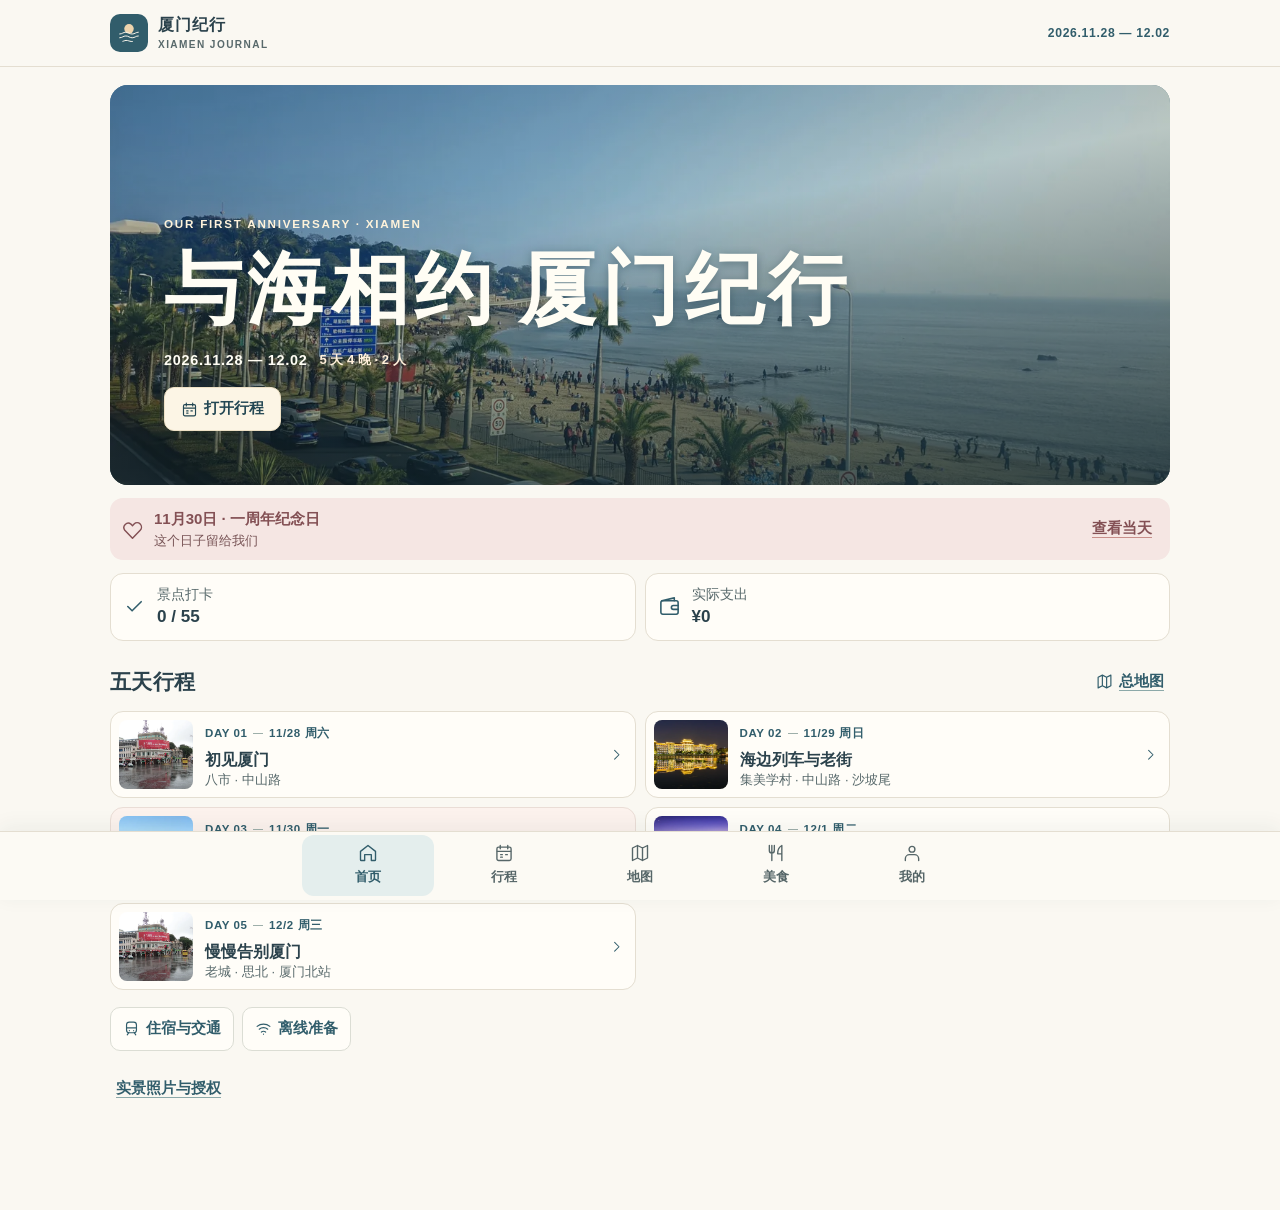
==== index.html @ 7e81d678 "Build Xiamen anniversary travel app" ====
<!doctype html>
<html lang="zh-CN">
<head>
  <meta charset="utf-8">
  <meta name="viewport" content="width=device-width, initial-scale=1, viewport-fit=cover">
  <meta name="theme-color" content="#faf8f2">
  <meta name="description" content="与海相约 · 厦门纪行，五天旅行行程、摄影机位、地图和预算。">
  <meta name="apple-mobile-web-app-capable" content="yes">
  <meta name="apple-mobile-web-app-status-bar-style" content="default">
  <meta name="apple-mobile-web-app-title" content="厦门纪行">
  <link rel="manifest" href="./manifest.webmanifest">
  <link rel="icon" href="./assets/icons/mark.svg" type="image/svg+xml">
  <link rel="apple-touch-icon" href="./assets/icons/icon-180.png">
  <link rel="stylesheet" href="./assets/css/app.css">
  <script type="module" src="./assets/js/app.js"></script>
  <title>与海相约 · 厦门纪行</title>
</head>
<body>
  <a class="skip-link" href="#content">跳到主要内容</a>
  <header class="topbar">
    <div class="topbar-inner">
      <a class="brand" href="#home"><img src="./assets/icons/mark.svg" alt="" width="40" height="40"><span>厦门纪行<small>XIAMEN JOURNAL</small></span></a>
      <span class="trip-dates">2026.11.28 — 12.02</span>
    </div>
  </header>
  <main id="content" tabindex="-1"><p class="loading">正在打开旅行手账…</p><noscript>启用 JavaScript 后即可使用旅行手账。</noscript></main>
  <nav id="navigation" class="bottom-nav" aria-label="主导航"></nav>
  <div id="notice" class="toast" role="status" aria-live="polite" hidden></div>
</body>
</html>
---- assets/css/app.css ----
:root {
  color-scheme: light;
  --paper:#faf8f2;
  --panel:#fffdf8;
  --ink:#2b424c;
  --muted:#58696b;
  --sea:#315d6b;
  --sea-light:#e4eeed;
  --sage:#dce9df;
  --line:#e4ded1;
  --sand:#efe8da;
  --rose:#f5e6e3;
  --rose-ink:#835054;
  --footer-h:69px;
  --gutter:clamp(16px,4.5vw,30px);
  --text:-apple-system,BlinkMacSystemFont,"PingFang SC","Hiragino Sans GB","Microsoft YaHei","Noto Sans CJK SC",sans-serif;
  --serif:"Songti SC","STSong","Noto Serif CJK SC","Noto Sans CJK SC",serif;
  font: 16px/1.55 var(--text);
  background:var(--paper);
  color:var(--ink);
}
* {box-sizing:border-box}
html {scroll-padding-block-end:calc(var(--footer-h) + env(safe-area-inset-bottom) + 20px)}
body {margin:0;min-width:0;padding-inline:env(safe-area-inset-left) env(safe-area-inset-right)}
a {color:inherit;text-decoration:none}
img,svg {display:block;max-width:100%}
button,input,textarea,select {font:inherit;color:inherit}
button {cursor:pointer}
button:focus-visible,a:focus-visible,input:focus-visible,textarea:focus-visible,select:focus-visible,summary:focus-visible {
  outline:2px solid #487f89;
  outline-offset:3px;
}
p,h1,h2,h3,h4,figure {margin:0}
p,li,h1,h2,h3,h4 {overflow-wrap:anywhere}
h1,h2 {line-height:1.24;letter-spacing:.015em}
h2 {font-size:1.33rem}
h3 {font-size:1.04rem;line-height:1.35}
h4 {font-size:1rem}
ol,ul {padding-inline-start:1.25rem}
li+li {margin-top:.35rem}
.icon {width:1.22em;height:1.22em;flex:none}
.sr-only,.skip-link:not(:focus) {position:absolute;width:1px;height:1px;padding:0;overflow:hidden;clip-path:inset(50%);white-space:nowrap}
.skip-link:focus {position:fixed;top:4px;left:4px;padding:12px;background:var(--panel);z-index:10}
.topbar {padding-top:env(safe-area-inset-top);border-bottom:1px solid var(--line)}
.topbar-inner {max-width:1120px;margin:auto;min-height:66px;padding:10px var(--gutter);display:flex;align-items:center;justify-content:space-between;gap:10px}
.brand {display:flex;align-items:center;gap:10px;font-weight:720;font-size:1.02rem;line-height:1.2;letter-spacing:.07em}
.brand img {border-radius:10px;width:38px;height:38px}
.brand small {display:block;font-size:.63rem;letter-spacing:.14em;font-weight:650;color:var(--muted);margin-top:4px}
.trip-dates {font-size:.76rem;font-weight:670;letter-spacing:.055em;color:var(--sea);white-space:nowrap}
main {max-width:1120px;margin:auto;min-width:0;padding:18px var(--gutter) calc(var(--footer-h) + env(safe-area-inset-bottom) + 30px)}
main:focus {outline:none}
main>section+section {margin-top:17px}
.loading,.empty {padding:16px;color:var(--muted);background:var(--panel);border-radius:12px}
.bottom-nav {
  position:fixed;z-index:5;inset:auto 0 0;
  display:grid;grid-template-columns:repeat(5,minmax(0,1fr));
  background:#fcfaf4;
  padding:3px max(var(--gutter),calc((100vw - 680px)/2)) calc(4px + env(safe-area-inset-bottom));
  min-height:calc(var(--footer-h) + env(safe-area-inset-bottom));
  border-top:1px solid var(--line);
  box-shadow:0 -4px 20px #213d4410;
}
.bottom-nav a {display:flex;flex-direction:column;align-items:center;justify-content:center;gap:4px;min-height:50px;border-radius:12px;margin-inline:2px;color:#566668;font-size:.82rem;font-weight:600}
.bottom-nav a .icon {width:20px;height:20px}
.bottom-nav a[aria-current] {color:var(--sea);background:var(--sea-light);font-weight:760}
.toast {position:fixed;z-index:10;left:50%;bottom:calc(var(--footer-h) + env(safe-area-inset-bottom) + 14px);transform:translateX(-50%);max-width:min(90vw,430px);width:max-content;padding:10px 15px;border-radius:10px;background:#28454b;color:white;box-shadow:0 4px 20px #252d3042}
.button {display:inline-flex;align-items:center;justify-content:center;gap:6px;padding:8px 12px;min-height:44px;border:1px solid transparent;border-radius:10px;font-size:.91rem;font-weight:680;line-height:1.2;text-align:center}
.button .icon {width:17px;height:17px}
.button.primary {background:var(--sea);color:#fff;border-color:var(--sea)}
.button.secondary {background:var(--panel);color:var(--sea);border-color:#dbddd4}
.button.text {color:var(--sea);padding-inline:5px;text-decoration:underline;text-underline-offset:4px;text-decoration-color:#8ca9a9}
.button.danger {color:#8c3f43}
.button.success {color:#285746;background:var(--sage);border-color:#b9cfc1}
.button.rose {color:var(--rose-ink);background:var(--rose);border-color:#e9ccc8}
.button.icon-button {min-width:44px;border-radius:50%;padding:7px;background:#f5efe6;color:var(--rose-ink)}
.button.icon-button.rose .icon {fill:#bc7d79}
.actions,.chips {display:flex;align-items:center;flex-wrap:wrap;gap:8px}
.chips {margin:8px 0 13px}
.button.chip {border-radius:999px;border-color:var(--line);background:var(--panel);color:var(--muted)}
.button.chip.active {background:var(--sea-light);border-color:#adc7c3;color:var(--sea)}
.badge {display:inline-flex;align-items:center;font-size:.84rem;font-weight:670;background:#f1ecdf;color:#655a46;border-radius:999px;padding:3px 9px;line-height:1.35;white-space:nowrap}
.badge.core {background:var(--sage);color:#325d4d}
.badge.pink {background:var(--rose);color:var(--rose-ink)}
.section-heading {display:flex;justify-content:space-between;align-items:center;gap:10px;margin-bottom:7px;min-height:36px}
.section-heading>a {flex:none}
.panel {min-width:0;padding:15px;border:1px solid var(--line);border-radius:16px;background:var(--panel);margin-bottom:12px}
.panel>p+*,.panel>.actions,.notes>ul {margin-top:8px}
.subtle,.fine {color:var(--muted)}
.fine {font-size:.85rem;line-height:1.5}
.fine .icon,.local-info .icon {display:inline-block;vertical-align:-.19em}
.callout {background:var(--sand);border-radius:12px;padding:11px 12px;color:#534f41;font-size:.94rem}
.callout>.icon {flex:none}
.anniversary-note {display:flex;align-items:center;gap:10px;background:var(--rose);color:var(--rose-ink);margin:12px 0}
progress {width:100%;display:block;height:7px;appearance:none;border:0;border-radius:99px;overflow:hidden;background:#e8e8db}
progress::-webkit-progress-bar {background:#e8e8db;border-radius:99px}
progress::-webkit-progress-value {background:#568678;border-radius:99px}
progress::-moz-progress-bar {background:#568678;border-radius:99px}

.hero {isolation:isolate;position:relative;display:grid;align-items:end;min-height:clamp(348px,53vw,465px);overflow:hidden;border-radius:18px;background:#456b75;color:#fffdf4}
.hero::after {content:"";position:absolute;z-index:-1;inset:0;background:linear-gradient(170deg,#172b3470 0%,#20374040 39%,#152b34d8 100%)}
.hero-photo {position:absolute;z-index:-2;inset:0;width:100%;height:100%;object-fit:cover;object-position:48% 57%}
.hero-content {padding:clamp(22px,5vw,54px);width:100%}
.eyebrow {font-size:.73rem;letter-spacing:.15em;font-weight:750}
.hero .eyebrow {color:#fff3db;margin-bottom:13px}
.hero h1 {font:700 clamp(2.55rem,8.2vw,4.9rem)/1.13 var(--serif);letter-spacing:.07em;text-shadow:0 2px 9px #20384263}
.hero h1 span {display:block;margin-top:4px}
.hero-dates {display:flex;flex-wrap:wrap;gap:5px 12px;align-items:center;font-size:.9rem;font-weight:630;letter-spacing:.05em;margin:14px 0 16px}
.hero-dates span {font-size:.82rem;letter-spacing:0;color:#fff0db}
.button.hero-button {background:#fcf5e5;color:#234753;border:1px solid #eee1c6;padding-inline:16px}
.anniversary-strip {display:flex;align-items:center;gap:11px;min-height:62px;margin:13px 0;background:var(--rose);color:var(--rose-ink);border-radius:13px;padding:6px 12px}
.anniversary-strip>.icon {width:21px;height:21px}
.anniversary-strip>span {flex:1;min-width:0}
.anniversary-strip strong {font-size:.94rem;line-height:1.3}
.anniversary-strip small {display:block;font-size:.79rem;color:#785456}
.anniversary-strip .button {color:var(--rose-ink);text-decoration-color:#c88f8a;white-space:nowrap}
.quick-summary {display:grid;grid-template-columns:repeat(2,minmax(0,1fr));gap:9px;margin-bottom:19px}
.summary-card {min-width:0;display:flex;align-items:center;gap:11px;background:var(--panel);border:1px solid var(--line);border-radius:13px;padding:10px 12px;color:var(--ink);min-height:63px}
.summary-card>.icon {width:23px;height:23px;color:var(--sea)}
.summary-card span {font-size:.85rem;color:var(--muted);display:block}
.summary-card strong {font-size:1.07rem;line-height:1.15;overflow-wrap:anywhere}
.home-days {margin-top:8px}
.day-grid {display:grid;gap:9px}
.day-tile {min-width:0;display:grid;grid-template-columns:74px minmax(0,1fr) 15px;gap:12px;align-items:center;border:1px solid var(--line);background:var(--panel);border-radius:13px;padding:8px 11px 8px 8px}
.day-tile.anniversary {background:#fcf2ed;border-color:#eaddd6}
.day-tile img {width:74px;height:69px;object-fit:cover;border-radius:8px;background:var(--sea-light)}
.day-tile .icon {width:15px;color:var(--sea)}
.day-tile h3 {margin:3px 0 2px;font-size:1.02rem}
.day-tile p {color:var(--muted);font-size:.81rem;line-height:1.3}
.tile-date {font-size:.72rem;font-weight:740;color:var(--sea);letter-spacing:.05em}
.tile-date i {display:inline-block;width:10px;height:1px;background:#9eafaa;margin:0 2px 3px}
.home-actions {margin:17px 0 2px}
.credits {font-size:.83rem;color:var(--muted);margin-top:16px}

.page-heading {margin:4px 0 16px}
.page-heading h1 {font:700 clamp(1.9rem,6vw,2.7rem)/1.25 var(--serif)}
.page-heading p {margin-top:7px;color:var(--muted)}
.page-heading .button {margin:0 0 3px;padding:0;min-height:44px}
.date-tabs {display:flex;gap:5px;margin:0 0 12px}
.date-tabs a {min-width:0;flex:1 1 0;min-height:54px;display:flex;flex-direction:column;align-items:center;justify-content:center;gap:1px;border:1px solid var(--line);border-radius:9px;background:var(--panel);font-size:.83rem;color:var(--muted)}
.date-tabs strong {font-size:.92rem;color:var(--ink)}
.date-tabs a[aria-current] {background:var(--sea);border-color:var(--sea);color:#fff}
.date-tabs a[aria-current] strong {color:#fff}
.day-hero {isolation:isolate;position:relative;display:flex;align-items:end;overflow:hidden;border-radius:14px;background:#4d6b72;color:#fffbf0;min-height:153px;margin-bottom:12px}
.day-hero::after {content:"";position:absolute;z-index:-1;inset:0;background:linear-gradient(99deg,#1d303ce8,#1c353e7f 63%,#1c363d28)}
.day-hero.anniversary::after {background:linear-gradient(99deg,#3b272dea,#5332398c 63%,#42333928)}
.day-hero img {position:absolute;z-index:-2;inset:0;width:100%;height:100%;object-fit:cover}
.day-hero>div {padding:15px 17px}
.day-hero h1 {font:700 clamp(1.65rem,6vw,2.5rem)/1.25 var(--serif);margin:5px 0}
.day-hero .badge {margin-top:6px}
.overview .overview-meta {display:flex;flex-wrap:wrap;justify-content:space-between;gap:4px 8px;font-size:.85rem;color:var(--muted);align-items:center;margin-bottom:8px}
.overview-meta .icon {display:inline-block;vertical-align:-.2em}
.overview .section-heading {margin:8px 0 2px}
.route-line {margin:0 0 8px}
.route-line span {color:#657d75;margin-inline:2px}
.day-timeline {margin-top:16px}
.timeline {display:grid;gap:10px}
.timeline-card {display:grid;grid-template-columns:minmax(66px,22%) minmax(0,1fr);gap:9px;border-bottom:1px solid var(--line);padding:11px 0}
.place-time {font-size:.84rem;color:var(--sea);display:flex;align-items:flex-start;flex-direction:column;gap:5px;font-variant-numeric:tabular-nums;line-height:1.4}
.place-time time {font-weight:700;overflow-wrap:anywhere}
.place-main>p {margin:4px 0}
.place-main>.badge,.place-main>.fine {display:inline-flex;align-items:center;gap:4px;margin:3px 0}
.place-main>.fine .icon {width:1em}
.place-shortcuts {gap:5px;margin-top:6px}
.place-shortcuts .button {padding-inline:7px;font-size:.87rem}
.place-shortcuts .icon {width:15px;height:15px}
.photo-preview {font-size:.9rem;color:#49696b}
.photo-preview .icon {display:inline-block;vertical-align:-.18em}
.local-info {color:#315a55;font-weight:700}
details {border-top:1px solid var(--line);margin-top:6px}
summary {min-height:44px;padding:9px 0;cursor:pointer;color:var(--sea);font-size:.93rem;font-weight:650}
.detail-body>p {margin:5px 0}
.detail-body>div[id] {scroll-margin-block-start:16px}
.check-controls {display:flex;gap:6px;flex-wrap:wrap;margin:6px 0}
.check-controls .button {padding-inline:7px}
.check-select select {height:44px;min-width:99px}
.map-links {margin-top:4px}
.map-links .button {padding-inline:8px}
.photo-panel {background:#eef2ea;color:#365154;border-radius:12px;padding:11px;margin:10px 0}
.photo-panel h4 {display:flex;align-items:center;gap:6px}
.photo-panel p {margin:5px 0}
.composition {margin:8px 0}
.composition svg {width:100%;max-width:370px}
.composition figcaption {font-size:.82rem;color:var(--muted);margin-top:3px}
.memo {display:grid;gap:6px;margin-top:7px;justify-items:start}
.memo label {width:100%}
.notes {margin-top:17px}
.notes ul {margin-bottom:6px}
#day-food,#day-notes {scroll-margin-block-start:10px}
#day-food>.subtle {margin:0 0 9px}

.food-card {background:var(--panel);border:1px solid var(--line);border-radius:12px;padding:11px 12px 2px;margin:7px 0;min-width:0}
.food-top {display:flex;justify-content:space-between;align-items:flex-start;gap:8px}
.food-top h3 {margin:3px 0}
.food-top p {color:var(--muted);font-size:.91rem}
.food-detail {margin-top:6px}
.food-detail .detail-body {padding-bottom:9px}
.food-group {margin:12px 0 18px}
.food-group>h3 {color:var(--sea);font-size:1.12rem}
.search-form {display:flex;flex-wrap:wrap;align-items:center;gap:7px;margin:8px 0 12px}
.search-label {position:relative;flex:1 1 185px}
.search-label .icon {position:absolute;left:10px;top:13px;color:var(--muted)}
.search-label input {padding-left:36px}
.filter-fields,.form-columns {display:grid;grid-template-columns:repeat(2,minmax(0,1fr));gap:8px}
.filter-fields {margin-bottom:11px}
label:not(.button) {display:block;font-size:.90rem;font-weight:630;min-width:0}
input:not([type=checkbox]),textarea,select {width:100%;min-width:0;min-height:44px;padding:8px 9px;border-radius:8px;border:1px solid #d6d9cf;background:#fffefb;color:var(--ink);font-size:1rem}
select {appearance:none;padding-right:28px;text-overflow:ellipsis;background:#fffefb url("data:image/svg+xml,%3Csvg xmlns='http://www.w3.org/2000/svg' width='12' height='8' fill='none'%3E%3Cpath stroke='%23315d6b' stroke-width='1.6' d='m1 1 5 5 5-5'/%3E%3C/svg%3E") right 10px center/12px 8px no-repeat}
input[type=date],input[type=time] {appearance:none}
textarea {resize:vertical}
input:placeholder-shown {text-overflow:ellipsis}
label>input,label>textarea,label>select {display:block;margin-top:4px}
label.search-label input,.check-select select {margin-top:0}
label.tick {display:flex;gap:8px;align-items:center;min-height:44px}
.tick input {width:21px;height:21px;accent-color:var(--sea);margin:0}
.form-grid,.stack {display:grid;gap:10px}
.form-grid>button,.stack>button {justify-self:start}
.stack .panel {margin-bottom:0}
.field-line {display:flex;align-items:end;gap:8px;flex-wrap:wrap}
.field-line>label {flex:1 1 130px}
.field-line>.button {flex:none}
.import-label {position:relative;overflow:hidden}
.import-label input {position:absolute;inset:0;opacity:0;cursor:pointer;height:100%;margin:0}

.map-panel .subtle {margin:0 0 8px}
.region-map {position:relative;display:block;width:100%;min-height:255px;aspect-ratio:420 / 265;background:#dceae8;border:1px solid #d0dfdc;border-radius:11px;overflow:hidden}
.region-map>svg {position:absolute;inset:0;width:100%;height:100%}
.map-tag {position:absolute;background:#fffdf3;border-color:#b6c7b9;color:var(--sea);border-radius:9px;padding:6px;min-height:42px;font-size:.78rem;box-shadow:0 1px 3px #315d6b22}
.map-tag i,.map-node i {width:8px;height:8px;background:#578483;border-radius:50%}
.map-tag.jimei {left:9%;top:5%}
.map-tag.plane {left:37%;top:23%}
.map-tag.town {left:43%;top:49%}
.map-tag.island {left:3%;top:64%}
.map-tag.temple {left:25%;top:76%}
.map-tag.coast {right:2%;top:63%}
.map-tag[aria-pressed=true],.map-node[aria-pressed=true] {color:#fff;background:var(--sea)}
.map-tag[aria-pressed=true] i,.map-node[aria-pressed=true] i {background:#f8e7c6}
.schematic {padding:4px 8px;border-radius:11px;background:#e9f0e9}
.schematic ol {list-style:none;display:flex;align-items:center;flex-wrap:wrap;gap:6px;margin:6px 0;padding:0}
.schematic li {margin:0;display:flex;align-items:center;gap:5px;color:var(--sea)}
.schematic li+li::before {content:"";width:8px;height:1px;background:#608982}
.schematic li.ferry-leg::before {display:none}
.ferry-leg>span {display:inline-flex;gap:3px;align-items:center;font-size:.79rem;color:#405f7a}
.map-node {min-height:44px;padding-inline:6px;background:#fffdf5;border-color:#c2d5cd;font-size:.85rem}
.map-selection {margin-top:9px;padding:12px;border-radius:11px;background:#eef3eb;scroll-margin-block-start:12px}
.map-selection>p {margin:4px 0}
.map-chips {gap:5px}
.map-chips .chip {padding-inline:9px}
.index-list {display:grid}
.index-row {display:flex;justify-content:space-between;align-items:center;gap:8px;min-height:47px;border-bottom:1px solid var(--line);padding:4px 0}
.index-row:last-child {border-bottom:0}
.index-row h3 {font-size:.96rem}
.index-row p,.index-row small {font-size:.84rem;color:var(--muted)}
.index-row>.button {flex:none}
.menu-list {display:grid;gap:8px}
.menu-link {display:grid;grid-template-columns:42px minmax(0,1fr) 17px;gap:10px;align-items:center;min-height:67px;padding:8px 11px;border:1px solid var(--line);border-radius:13px;background:var(--panel)}
.menu-link small {display:block;color:var(--muted);font-size:.86rem}
.menu-icon {width:40px;height:40px;display:grid;place-items:center;background:var(--sea-light);border-radius:10px;color:var(--sea)}
.menu-link>.icon {width:17px;color:var(--sea)}
.adjust-list .index-row {justify-content:flex-start}
.adjust-list .index-row strong {flex:1}
.budget-hero {background:#e8efe9;border-color:#d3e2d8}
.budget-summary {display:grid;grid-template-columns:repeat(2,minmax(0,1fr));gap:9px;margin-bottom:10px}
.budget-summary span {display:block;font-size:.86rem;color:var(--muted)}
.budget-summary strong {display:block;font-size:1.22rem;overflow-wrap:anywhere}
.budget-summary>div:first-child strong {font-size:1.55rem;color:#28584e}
.budget-hero .field-line {margin-top:11px}
.expense {display:grid;grid-template-columns:1fr auto;gap:2px 6px;border-bottom:1px solid var(--line);padding:8px 0}
.expense p {font-size:.84rem;color:var(--muted);overflow-wrap:anywhere}
.expense>.actions {grid-column:1/-1}
.budget-category>div {display:flex;justify-content:space-between;gap:8px;margin:7px 0 3px}
.gift-list {margin-bottom:10px}

@media (min-width:700px) {
  .hero h1 span {display:inline;margin-left:.25em}
  .hero {min-height:400px}
  .day-grid,.menu-list {grid-template-columns:repeat(2,minmax(0,1fr))}
  .timeline-card {grid-template-columns:110px minmax(0,1fr)}
  .region-map {max-width:640px;max-height:370px;min-height:285px}
}
@media (max-width:385px) {
  .date-tabs {gap:3px}
  .date-tabs a {font-size:.75rem}
  .place-shortcuts .button {font-size:.83rem}
}
.summary-card>div {min-width:0}
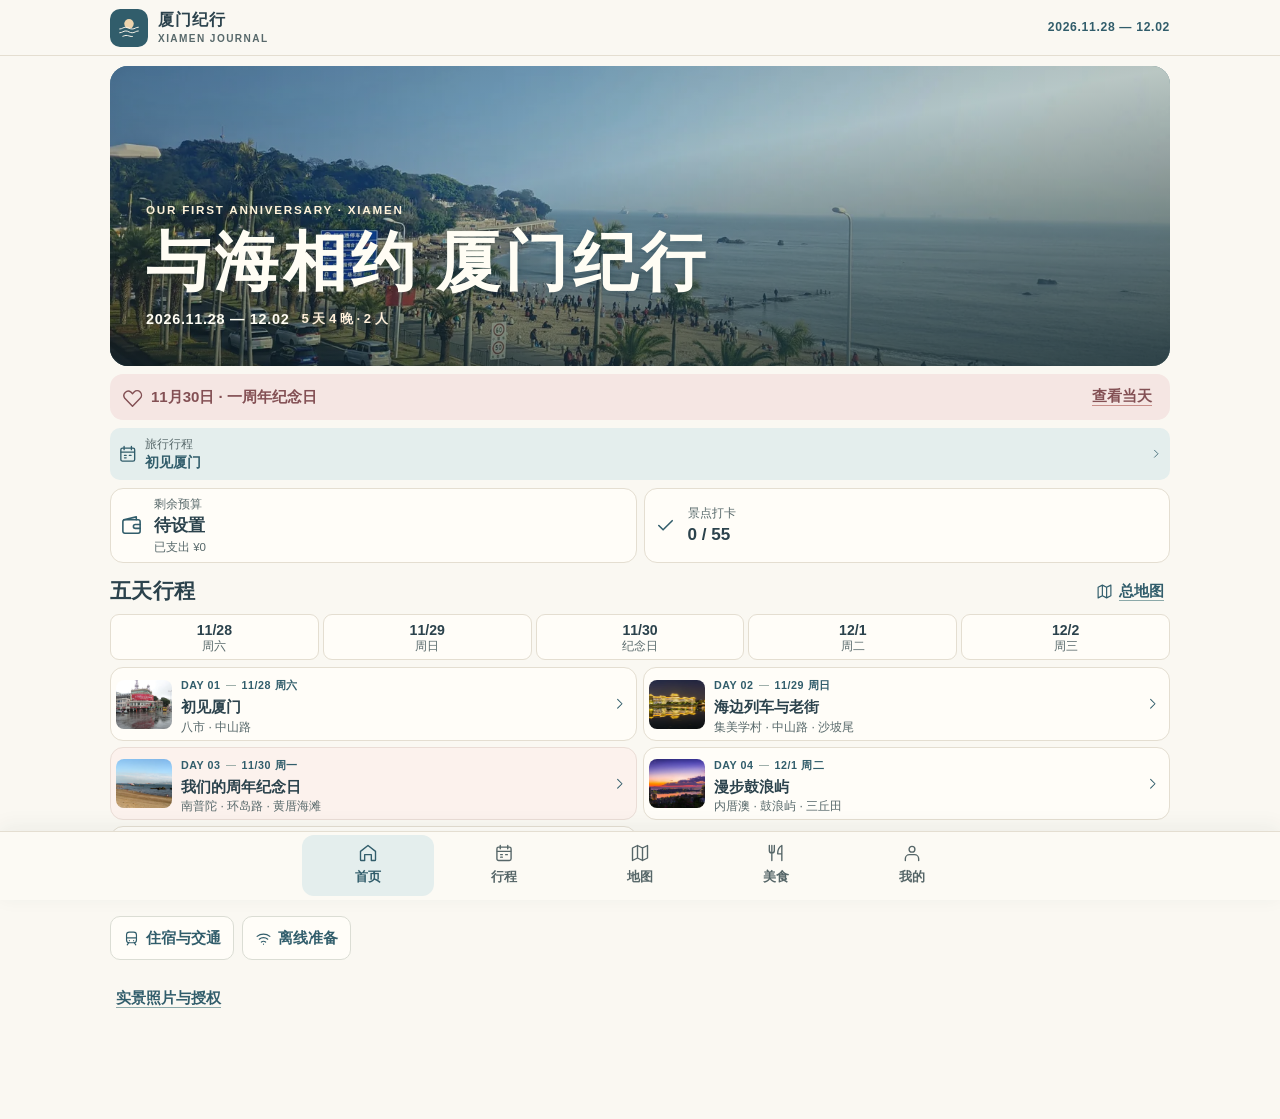
==== commit 3a55afc2: "Improve mobile Xiamen journal and add geographic maps" ====
--- a/index.html
+++ b/index.html
@@ -23,6 +23,11 @@
       <span class="trip-dates">2026.11.28 — 12.02</span>
     </div>
   </header>
+  <aside id="update-banner" class="update-banner" aria-label="版本更新" hidden>
+    <p>新版已准备好。先保存正在填写的内容，再更新。</p>
+    <a class="button text" href="#records">备份</a>
+    <button type="button" class="button secondary" id="activate-update">更新网页</button>
+  </aside>
   <main id="content" tabindex="-1"><p class="loading">正在打开旅行手账…</p><noscript>启用 JavaScript 后即可使用旅行手账。</noscript></main>
   <nav id="navigation" class="bottom-nav" aria-label="主导航"></nav>
   <div id="notice" class="toast" role="status" aria-live="polite" hidden></div>
--- a/assets/css/app.css
+++ b/assets/css/app.css
@@ -68,6 +68,7 @@
 .button .icon {width:17px;height:17px}
 .button.primary {background:var(--sea);color:#fff;border-color:var(--sea)}
 .button.secondary {background:var(--panel);color:var(--sea);border-color:#dbddd4}
+.button:disabled {cursor:default;opacity:.65}
 .button.text {color:var(--sea);padding-inline:5px;text-decoration:underline;text-underline-offset:4px;text-decoration-color:#8ca9a9}
 .button.danger {color:#8c3f43}
 .button.success {color:#285746;background:var(--sage);border-color:#b9cfc1}
@@ -283,3 +284,151 @@
   .place-shortcuts .button {font-size:.83rem}
 }
 .summary-card>div {min-width:0}
+
+/* Mobile journal */
+.topbar-inner {min-height:55px;padding-block:7px}
+main {padding-top:10px}
+.hero {min-height:clamp(214px,56vw,318px)}
+.hero-content {padding:clamp(17px,4vw,36px)}
+.hero h1 {font-size:clamp(2.05rem,7vw,4rem)}
+.hero h1 span {margin-top:0}
+.hero .eyebrow {margin-bottom:8px}
+.hero-dates {margin:8px 0 0}
+.anniversary-strip {min-height:44px;margin:8px 0;gap:8px;padding-block:1px}
+.anniversary-strip strong {flex:1}
+.anniversary-strip .button {padding-block:3px}
+.home-today {display:grid;grid-template-columns:repeat(auto-fit,minmax(min(140px,100%),1fr));gap:7px;margin:8px 0}
+.today-link {display:grid;grid-template-columns:auto minmax(0,1fr) 12px;gap:7px;align-items:center;padding:6px 8px;min-height:52px;background:var(--sea-light);border-radius:10px;color:var(--sea)}
+.today-link .icon:last-child {width:12px}
+.today-link small,.summary-card small {display:block;font-size:.72rem;color:var(--muted);overflow-wrap:anywhere}
+.today-link strong {display:block;font-size:.85rem;line-height:1.35;overflow-wrap:anywhere}
+.quick-summary {margin-bottom:6px;gap:7px}
+.summary-card {min-height:55px;padding:6px 9px}
+.summary-card span {font-size:.76rem}
+.home-days {margin-top:3px}
+.home-days .section-heading {margin-bottom:1px}
+.day-grid {gap:6px}
+.day-tile {grid-template-columns:56px minmax(0,1fr) 15px;gap:9px;padding:4px 9px 4px 5px}
+.day-tile img {width:56px;height:49px}
+.day-tile h3 {margin:0;font-size:.96rem}
+.day-tile p {margin-top:2px;font-size:.76rem}
+.tile-date {font-size:.67rem}
+.date-tabs {gap:4px;margin-bottom:7px}
+.date-tabs a {min-height:46px;line-height:1.2;font-size:.72rem}
+.date-tabs strong {font-size:.88rem}
+.sticky-dates {position:sticky;top:env(safe-area-inset-top,0px);z-index:4;background:var(--paper);padding:3px 0 1px}
+.sticky-dates .date-tabs {margin-bottom:4px}
+.day-hero {min-height:101px;margin:4px 0 7px;border-radius:12px}
+.day-hero>div {padding:9px 12px}
+.day-hero h1 {font-size:clamp(1.52rem,5.3vw,2.1rem);margin:2px 0}
+.day-hero p:not(.eyebrow) {font-size:.86rem}
+.overview.panel {padding:8px 10px;margin:0 0 7px}
+.overview .overview-meta {margin:0 0 4px}
+.overview .route-line {font-size:.87rem;line-height:1.4;margin-bottom:2px}
+.overview .actions {gap:5px;margin-top:5px}
+.overview .button {font-size:.82rem;padding-inline:8px}
+.urgent {display:flex;align-items:baseline;gap:7px;background:var(--sand);border-radius:9px;padding:7px 9px;font-size:.85rem;color:#534f41;margin:6px 0}
+.urgent>.icon {align-self:flex-start;margin-top:3px}
+.urgent .inline-link {margin-inline-start:.35em}
+.inline-link.button {display:inline;color:var(--sea);min-height:0;padding:0;font-size:inherit;line-height:inherit;text-decoration:underline;text-underline-offset:3px}
+.anniversary-line {display:flex;align-items:center;gap:7px;font-size:.86rem;color:var(--rose-ink);background:var(--rose);border-radius:9px;padding:7px 9px}
+.day-timeline {margin-top:5px}
+main>.day-timeline {margin-top:7px}
+.day-timeline .section-heading {margin-bottom:3px}
+.mode-toggle {display:flex;gap:4px}
+.mode-toggle .button {min-height:44px;padding-inline:12px}
+.timeline {gap:7px}
+.stop-group {min-width:0;background:var(--panel);border:1px solid var(--line);border-radius:11px;padding:5px 9px}
+.stop-group-top {display:flex;align-items:center;gap:8px;font-size:.83rem;color:var(--sea);line-height:1.3}
+.stop-group-top time {font-weight:750;font-variant-numeric:tabular-nums}
+.stop-group-top strong {font-weight:640;color:var(--ink)}
+.timeline-stop {display:grid;grid-template-columns:minmax(0,1fr) auto;column-gap:5px;padding:2px 0;scroll-margin-top:calc(env(safe-area-inset-top,0px) + 65px)}
+.timeline-stop+.timeline-stop {border-top:1px solid var(--line)}
+.stop-line,.timeline-stop>.local-info {grid-column:1/-1}
+.stop-line {display:flex;align-items:center;justify-content:space-between;gap:5px}
+.stop-name {min-width:0}
+.stop-name h3 {font-size:.98rem}
+.stop-meta {display:flex;align-items:center;flex-wrap:wrap;gap:5px;font-size:.71rem;color:var(--muted);line-height:1.1;margin-top:2px}
+.stop-meta .badge {font-size:.7rem;padding:2px 6px}
+.stop-tools,.food-tools {display:flex;align-items:center;gap:1px;flex:none}
+.button.compact-icon {min-width:44px;min-height:44px;padding:4px;background:transparent;color:var(--sea);border-color:transparent}
+.button.compact-icon .icon {width:19px;height:19px}
+.button.compact-icon.success {background:var(--sage);color:#285746}
+.button.compact-icon.rose {background:var(--rose);color:var(--rose-ink)}
+.button.compact-icon.rose .icon {fill:#dfa5a0}
+.timeline-stop>.photo-preview {grid-column:1;align-self:center;margin:0;font-size:.81rem;overflow:hidden;text-overflow:ellipsis;white-space:nowrap}
+.timeline-stop>.local-info {font-size:.83rem}
+.stop-detail {grid-column:2;margin:0;border:0}
+.stop-detail>summary {padding:2px 0;display:flex;align-items:center;justify-content:flex-end;font-size:.76rem;min-height:36px}
+.stop-detail>summary::after {content:"";width:6px;height:6px;border-right:1px solid;border-bottom:1px solid;transform:rotate(45deg);margin:0 3px 4px 7px}
+.stop-detail[open]>summary::after {transform:rotate(225deg);margin-bottom:0}
+.stop-detail[open] {grid-column:1/-1}
+.is-detailed .timeline-stop>.photo-preview {white-space:normal;overflow:visible}
+.nearby-food {margin-top:0}
+.nearby-food summary {display:flex;align-items:center;gap:6px;padding:2px 0;font-size:.79rem;min-height:42px}
+.nearby-food summary::after {content:"+";flex:none;margin-left:auto}
+.nearby-food[open] summary::after {content:"−"}
+.near-label {display:flex;align-items:center;gap:4px;flex:none;font-weight:710}
+.near-names {overflow:hidden;text-overflow:ellipsis;white-space:nowrap;font-weight:500}
+#day-notes,#day-food {scroll-margin-top:calc(env(safe-area-inset-top,0px) + 65px)}
+.food-filters {gap:3px;margin-block:4px}
+.food-filters .chip {padding-inline:6px;font-size:.8rem}
+.map-chips .chip {padding-inline:8px;font-size:.82rem}
+.food-card {padding:4px 6px 0 9px;margin:0;border-width:0 0 1px;border-radius:0}
+.food-top {align-items:center;gap:3px}
+.food-top h3 {font-size:.94rem;margin:0;line-height:1.27}
+.food-top p,.food-top small {display:block;color:var(--muted);font-size:.79rem;line-height:1.35;overflow-wrap:anywhere}
+.food-top>div:first-child {min-width:0}
+.food-detail {margin-top:0;border:0}
+.food-detail summary {min-height:34px;padding:4px 0;font-size:.76rem}
+.food-group {margin:8px 0 14px;border:1px solid var(--line);border-radius:11px;background:var(--panel);overflow:hidden}
+.food-group>h3 {padding:7px 9px;background:var(--sea-light);color:var(--sea);font-size:.91rem}
+.food-group>.food-card:last-child {border-bottom:0}
+#day-food>.food-card,.nearby-food .food-card {border-radius:8px;background:#f7f5ee;margin-bottom:4px}
+.budget-summary {gap:5px 9px}
+.budget-summary strong {font-size:1.14rem}
+.budget-summary>div:first-child strong {font-size:1.31rem}
+.budget-hero .actions {margin:4px 0}
+.budget-hero progress {margin-top:7px}
+#quick-expense,#expense-form {scroll-margin-top:12px}
+.quick-expense>details,.quick-expense>.section-heading {margin:0}
+.geo-frame {isolation:isolate;position:relative;min-height:245px;border-radius:9px;overflow:hidden;background:#e2ece8}
+.geo-map {height:clamp(245px,43vh,420px);z-index:0;background:#e2ece8}
+.geo-map:not([data-ready=true]) {visibility:hidden}
+.geo-map[data-ready=true]+.geo-status {display:none}
+.geo-status {position:absolute;inset:0;display:grid;place-items:center;color:var(--sea);font-size:.9rem;pointer-events:none}
+.geo-fallback {padding:7px 9px;border-radius:9px;background:var(--sea-light)}
+.geo-legend {display:flex;gap:4px 8px;flex-wrap:wrap;margin:6px 0;color:var(--muted);font-size:.71rem}
+.geo-legend>span {display:flex;align-items:center;gap:4px}
+.geo-legend i,.geo-map .geo-marker {display:grid;place-items:center;border-radius:50%;font:700 .9rem var(--text);color:#fff}
+.geo-legend i {width:18px;height:18px;font-size:.61rem}
+.geo-map .geo-marker {border:2px solid #fffcf3;box-shadow:0 1px 3px #203b4466}
+.geo-marker small {position:absolute;right:-7px;top:-5px;display:grid;place-items:center;background:#fffdf4;border:1px solid #385b83;border-radius:50%;min-width:16px;height:16px;color:#26445d;font-size:.62rem}
+.geo-legend .sight,.geo-map .sight {background:#315d6b}
+.geo-legend .photo,.geo-map .photo {background:#755478}
+.geo-legend .food,.geo-map .food {background:#8e5541}
+.geo-legend .transit,.geo-map .transit {background:#535b62}
+.geo-legend .backup,.geo-map .backup {background:#47684f}
+.geo-legend .ferry,.geo-map .ferry {background:#385b83}
+.geo-map .leaflet-popup-content {font:inherit;font-size:.86rem;line-height:1.42;max-width:230px}
+.geo-map .leaflet-popup-content p {margin:5px 0}
+.geo-map .leaflet-popup-content .map-links {gap:3px}
+.map-schematic {margin-top:7px}
+#map-rows summary {padding-inline:7px}
+#map-rows .index-row {padding-inline:5px}
+.update-banner {max-width:1120px;margin:0 auto;background:var(--sea-light);padding:5px var(--gutter);color:var(--sea)}
+.update-banner:not([hidden]) {display:flex;align-items:center;gap:8px;flex-wrap:wrap}
+.update-banner p {flex:1 1 155px;font-size:.81rem}
+@media (min-width:700px) {
+  .hero {min-height:300px}
+  .stop-group {padding-inline:14px}
+}
+
+.core-schedule {display:grid;grid-template-columns:repeat(2,minmax(0,1fr));gap:2px 7px;margin-bottom:2px}
+.core-schedule a {display:flex;align-items:center;gap:5px;min-height:34px;padding-inline:5px;background:#f3f3e9;border-radius:6px;font-size:.76rem;line-height:1.2}
+.core-schedule time {color:var(--sea);font-weight:740;flex:none}
+.core-schedule span {overflow-wrap:anywhere}
+.timeline-stop.no-photo .stop-line {grid-column:1}
+.timeline-stop.no-photo .stop-detail {align-self:center}
+.timeline-stop.no-photo>.local-info {grid-row:2;grid-column:1/-1}
+.timeline-stop.no-photo .stop-detail:not([open]) {grid-row:1}
